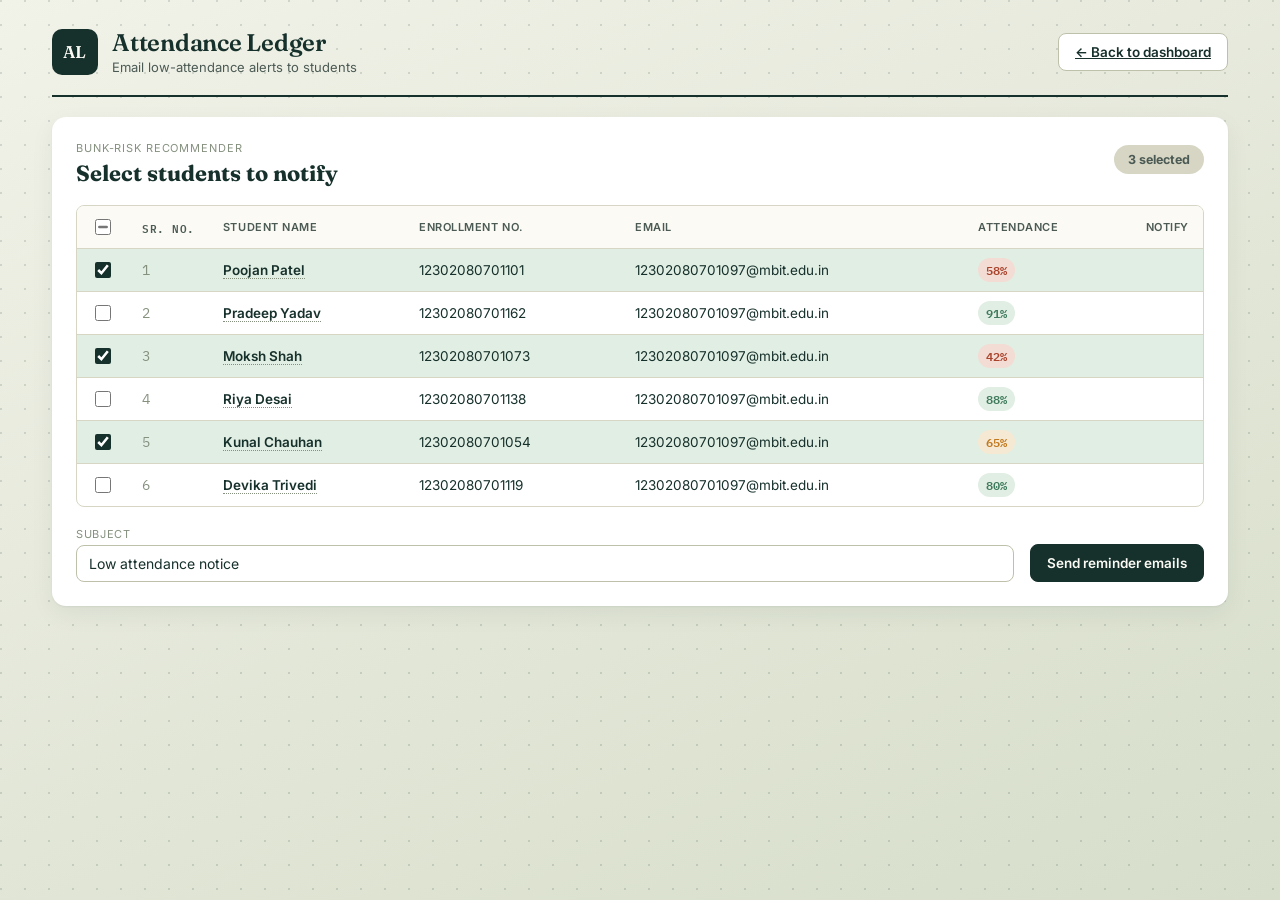
==== attendance-analyzer/frontend/email.html @ 429e344d "Initial commit" ====
<!DOCTYPE html>
<html lang="en">
<head>
  <meta charset="UTF-8" />
  <meta name="viewport" content="width=device-width, initial-scale=1.0" />
  <title>Email Low-Attendance Alerts — Attendance Ledger</title>
  <link rel="preconnect" href="https://fonts.googleapis.com">
  <link rel="preconnect" href="https://fonts.gstatic.com" crossorigin>
  <link href="https://fonts.googleapis.com/css2?family=Fraunces:opsz,wght@9..144,400;9..144,500;9..144,600;9..144,700&family=Inter:wght@400;500;600;700&family=IBM+Plex+Mono:wght@400;500;600&display=swap" rel="stylesheet">
  <link rel="stylesheet" href="style.css" />
</head>
<body>

  <div class="app">

    <!-- ===== Top bar ===== -->
    <header class="topbar">
      <div class="brand">
        <div class="brand-mark">AL</div>
        <div class="brand-text">
          <h1>Attendance Ledger</h1>
          <p class="tagline">Email low-attendance alerts to students</p>
        </div>
      </div>

      <div class="topbar-controls">
        <a href="index.html" class="btn">&larr; Back to dashboard</a>
      </div>
    </header>

    <main class="dashboard">

      <section class="email-panel">
        <div class="email-panel-header">
          <div>
            <span class="eyebrow">Bunk-risk recommender</span>
            <h2>Select students to notify</h2>
          </div>
          <span id="selectedCount" class="risk-pill neutral">0 selected</span>
        </div>

        <div class="roster-table-wrap">
          <table class="roster-table">
            <thead>
              <tr>
                <th class="col-check"><input type="checkbox" id="selectAllChk" /></th>
                <th class="col-sr">Sr. No.</th>
                <th>Student Name</th>
                <th>Enrollment No.</th>
                <th>Email</th>
                <th>Attendance</th>
                <th class="col-check">Notify</th>
              </tr>
            </thead>
            <tbody id="rosterBody"></tbody>
          </table>
        </div>

        <div class="email-panel-footer">
          <label class="email-subject-field">
            <span>Subject</span>
            <input type="text" id="emailSubject" value="Low attendance notice" />
          </label>
          <button id="sendEmailBtn" class="btn btn-primary" disabled>Send reminder emails</button>
        </div>
      </section>

    </main>

    <div id="toast" class="toast hidden"></div>
  </div>

  <script src="roster.js"></script>
  <script src="email.js"></script>
</body>
</html>
---- attendance-analyzer/frontend/style.css ----
/* ==========================================================================
   Design tokens
   Palette: cool paper + deep pine ink, ledger/gradebook identity.
   Signature element: the semicircular "bunk fuel gauge" in script.js.
   ========================================================================== */
:root {
  --bg: #EAEDE3;
  --surface: #FBFAF4;
  --surface-raised: #FFFFFF;
  --ink: #16302B;
  --ink-soft: #4B5A54;
  --ink-faint: #85907F;
  --line: #D7D6C4;
  --line-strong: #BFC0AA;

  --safe: #3E7A5B;
  --safe-bg: #E1EEE3;
  --moderate: #C1791E;
  --moderate-bg: #F6E9D3;
  --risk: #A9432C;
  --risk-bg: #F3DCD4;
  --holiday: #5B6B8C;
  --holiday-bg: #E4E6EF;

  --font-display: "Fraunces", serif;
  --font-body: "Inter", -apple-system, BlinkMacSystemFont, "Segoe UI", sans-serif;
  --font-mono: "IBM Plex Mono", monospace;

  --radius: 14px;
  --radius-sm: 8px;
  --shadow: 0 1px 2px rgba(22, 48, 43, 0.06), 0 8px 24px rgba(22, 48, 43, 0.06);
}

* { box-sizing: border-box; }

html, body {
  margin: 0;
  padding: 0;
  color: var(--ink);
  font-family: var(--font-body);
  background-color: #E5E8DC;
  background-image:
    radial-gradient(circle at 1px 1px, rgba(22, 48, 43, 0.14) 1px, transparent 0),
    linear-gradient(155deg, #F1F2E8 0%, #E7EADD 38%, #DEE3D2 72%, #D7DECB 100%);
  background-size: 24px 24px, 100% 100%;
  background-attachment: fixed;
  min-height: 100vh;
}

.hidden { display: none !important; }

.app {
  max-width: 1240px;
  margin: 0 auto;
  padding: 28px 32px 80px;
}

code {
  font-family: var(--font-mono);
  background: var(--surface-raised);
  padding: 1px 6px;
  border-radius: 4px;
  border: 1px solid var(--line);
}

/* ==========================================================================
   Top bar
   ========================================================================== */
.topbar {
  display: flex;
  align-items: center;
  justify-content: space-between;
  flex-wrap: wrap;
  gap: 16px;
  padding-bottom: 20px;
  margin-bottom: 20px;
  border-bottom: 2px solid var(--ink);
}

.brand { display: flex; align-items: center; gap: 14px; }

.brand-mark {
  width: 46px;
  height: 46px;
  border-radius: 10px;
  background: var(--ink);
  color: var(--surface);
  display: flex;
  align-items: center;
  justify-content: center;
  font-family: var(--font-display);
  font-weight: 600;
  font-size: 17px;
  letter-spacing: 0.02em;
}

.brand-text h1 {
  font-family: var(--font-display);
  font-size: 24px;
  font-weight: 600;
  margin: 0;
  letter-spacing: -0.01em;
}

.tagline {
  margin: 2px 0 0;
  font-size: 13px;
  color: var(--ink-soft);
}

.topbar-controls {
  display: flex;
  align-items: center;
  gap: 12px;
  flex-wrap: wrap;
}

.threshold-control {
  display: flex;
  flex-direction: column;
  gap: 3px;
  font-size: 11px;
  text-transform: uppercase;
  letter-spacing: 0.06em;
  color: var(--ink-faint);
}

.threshold-control select {
  font-family: var(--font-mono);
  font-size: 13px;
  padding: 7px 10px;
  border-radius: var(--radius-sm);
  border: 1px solid var(--line-strong);
  background: var(--surface-raised);
  color: var(--ink);
}

.btn {
  font-family: var(--font-body);
  font-weight: 600;
  font-size: 13.5px;
  padding: 10px 16px;
  border-radius: var(--radius-sm);
  border: 1px solid var(--line-strong);
  background: var(--surface-raised);
  color: var(--ink);
  cursor: pointer;
  transition: transform 0.08s ease, background 0.15s ease;
}

.btn:hover { background: var(--surface); }
.btn:active { transform: scale(0.97); }

.btn-primary {
  background: var(--ink);
  border-color: var(--ink);
  color: var(--surface);
}
.btn-primary:hover { background: #204238; }

.file-btn { display: inline-flex; align-items: center; }

/* ==========================================================================
   Dropdown (used by the "Load sample data" button)
   ========================================================================== */
.dropdown { position: relative; display: inline-block; }

.dropdown-caret { display: inline-block; margin-left: 2px; font-size: 11px; }

.dropdown-menu {
  position: absolute;
  top: calc(100% + 6px);
  left: 0;
  min-width: 200px;
  background: var(--surface-raised);
  border: 1px solid var(--line-strong);
  border-radius: var(--radius-sm);
  box-shadow: var(--shadow);
  padding: 6px;
  z-index: 30;
}

.dropdown-item {
  display: flex;
  align-items: center;
  justify-content: space-between;
  gap: 8px;
  width: 100%;
  text-align: left;
  background: none;
  border: none;
  padding: 9px 10px;
  border-radius: 6px;
  font-family: var(--font-body);
  font-size: 13.5px;
  font-weight: 600;
  color: var(--ink);
  cursor: pointer;
}

.dropdown-item:hover { background: var(--surface); }
.dropdown-item.active { background: var(--surface); box-shadow: inset 3px 0 0 var(--ink); }

/* Student picker */
.student-menu { min-width: 250px; }
.student-btn-label {
  font-family: var(--font-mono);
  font-size: 11px;
  font-weight: 500;
  text-transform: uppercase;
  letter-spacing: 0.03em;
  color: var(--ink-faint);
  margin-right: 4px;
}

.dropdown-item-hint {
  font-family: var(--font-mono);
  font-size: 11px;
  font-weight: 500;
  color: var(--ink-faint);
  text-transform: uppercase;
  letter-spacing: 0.03em;
}

/* ==========================================================================
   Empty state
   ========================================================================== */
.empty-state {
  display: flex;
  justify-content: center;
  padding: 80px 20px;
}

.empty-card {
  max-width: 440px;
  text-align: center;
  background: var(--surface);
  border: 1px solid var(--line);
  border-radius: var(--radius);
  padding: 40px 36px;
  box-shadow: var(--shadow);
}

.empty-icon {
  font-size: 34px;
  color: var(--ink-faint);
  margin-bottom: 8px;
}

.empty-card h2 {
  font-family: var(--font-display);
  font-size: 21px;
  margin: 6px 0 10px;
}

.empty-card p {
  color: var(--ink-soft);
  font-size: 14px;
  line-height: 1.6;
  margin: 0 0 20px;
}

/* ==========================================================================
   Summary strip
   ========================================================================== */
.summary-strip {
  display: grid;
  grid-template-columns: repeat(5, 1fr);
  gap: 12px;
  margin-bottom: 22px;
}

.summary-tile {
  background: var(--surface);
  border: 1px solid var(--line);
  border-radius: var(--radius);
  padding: 14px 16px;
}

.summary-tile .label {
  display: block;
  font-size: 11px;
  text-transform: uppercase;
  letter-spacing: 0.06em;
  color: var(--ink-faint);
  margin-bottom: 6px;
}

.summary-tile .value {
  font-family: var(--font-display);
  font-size: 24px;
  font-weight: 600;
}

.summary-tile .value.small {
  font-family: var(--font-body);
  font-size: 15px;
  font-weight: 600;
}

/* ==========================================================================
   Dashboard grid
   ========================================================================== */
.dash-grid {
  display: grid;
  grid-template-columns: 260px 1fr;
  gap: 20px;
  align-items: start;
}

.panel-title {
  font-size: 12px;
  text-transform: uppercase;
  letter-spacing: 0.07em;
  color: var(--ink-faint);
  margin: 0 0 10px 4px;
}

.subject-panel {
  background: var(--surface);
  border: 1px solid var(--line);
  border-radius: var(--radius);
  padding: 16px;
  position: sticky;
  top: 20px;
}

.subject-list { display: flex; flex-direction: column; gap: 6px; }

.subject-item {
  display: flex;
  align-items: center;
  justify-content: space-between;
  gap: 8px;
  padding: 10px 12px;
  border-radius: var(--radius-sm);
  cursor: pointer;
  border: 1px solid transparent;
  transition: background 0.12s ease, border-color 0.12s ease;
}

.subject-item:hover { background: var(--bg); }

.subject-item.active {
  background: var(--surface-raised);
  border-color: var(--ink);
}

.subject-item .name {
  font-size: 13.5px;
  font-weight: 600;
  overflow: hidden;
  text-overflow: ellipsis;
  white-space: nowrap;
}

.subject-item .pct {
  font-family: var(--font-mono);
  font-size: 12px;
  font-weight: 600;
  flex-shrink: 0;
}

.pct.safe { color: var(--safe); }
.pct.moderate { color: var(--moderate); }
.pct.risk { color: var(--risk); }
.pct.neutral { color: var(--ink-faint); }

/* ==========================================================================
   Detail panel
   ========================================================================== */
.detail-panel {
  background: var(--surface);
  border: 1px solid var(--line);
  border-radius: var(--radius);
  padding: 24px 26px 28px;
}

.detail-header {
  display: flex;
  align-items: flex-start;
  justify-content: space-between;
  gap: 12px;
  margin-bottom: 20px;
}

.eyebrow {
  display: block;
  font-size: 11px;
  text-transform: uppercase;
  letter-spacing: 0.08em;
  color: var(--ink-faint);
  margin-bottom: 4px;
}

.detail-header h2 {
  font-family: var(--font-display);
  font-size: 26px;
  margin: 0;
}

.risk-pill {
  font-size: 12.5px;
  font-weight: 700;
  padding: 7px 14px;
  border-radius: 999px;
  white-space: nowrap;
  margin-top: 4px;
}

.risk-pill.safe { background: var(--safe-bg); color: var(--safe); }
.risk-pill.moderate { background: var(--moderate-bg); color: var(--moderate); }
.risk-pill.risk { background: var(--risk-bg); color: var(--risk); }
.risk-pill.neutral { background: var(--line); color: var(--ink-soft); }

/* ---- Gauge + stats ---- */
.gauge-row {
  display: grid;
  grid-template-columns: 260px 1fr;
  gap: 20px;
  margin-bottom: 20px;
}

.gauge-card {
  background: var(--surface-raised);
  border: 1px solid var(--line);
  border-radius: var(--radius);
  padding: 16px 16px 10px;
  display: flex;
  flex-direction: column;
  align-items: center;
}

.gauge-svg { width: 100%; height: auto; }

.gauge-readout {
  display: flex;
  flex-direction: column;
  align-items: center;
  margin-top: -8px;
}

.gauge-value {
  font-family: var(--font-display);
  font-size: 34px;
  font-weight: 600;
  line-height: 1;
}

.gauge-label {
  font-size: 11.5px;
  color: var(--ink-faint);
  text-transform: uppercase;
  letter-spacing: 0.05em;
  margin-top: 4px;
}

.stat-cards {
  display: grid;
  grid-template-columns: 1fr 1fr;
  gap: 12px;
}

.stat-card {
  background: var(--surface-raised);
  border: 1px solid var(--line);
  border-radius: var(--radius);
  padding: 14px 16px;
  display: flex;
  flex-direction: column;
  justify-content: center;
  gap: 6px;
}

.stat-label {
  font-size: 11px;
  text-transform: uppercase;
  letter-spacing: 0.06em;
  color: var(--ink-faint);
}

.stat-value {
  font-family: var(--font-mono);
  font-size: 19px;
  font-weight: 600;
}

/* ---- Recommendation ---- */
.recommendation-card {
  background: var(--ink);
  color: var(--surface);
  border-radius: var(--radius);
  padding: 18px 22px;
  margin-bottom: 22px;
}

.recommendation-card .eyebrow { color: #9DB3AB; }

.recommendation-card p {
  margin: 4px 0 0;
  font-size: 14.5px;
  line-height: 1.65;
}

/* ---- Charts ---- */
.charts-row {
  display: grid;
  grid-template-columns: 1fr 1fr;
  gap: 16px;
  margin-bottom: 22px;
}

.chart-card {
  background: var(--surface-raised);
  border: 1px solid var(--line);
  border-radius: var(--radius);
  padding: 16px 18px;
}

.chart-card h4 {
  margin: 0 0 12px;
  font-size: 13px;
  font-weight: 600;
  color: var(--ink-soft);
}

.chart-wrap { position: relative; height: 200px; }

/* ---- Calendar (multi-month date-range register, user-editable) ---- */
.calendar-card {
  background: var(--surface-raised);
  border: 1px solid var(--line);
  border-radius: var(--radius);
  padding: 18px 20px 20px;
}

.calendar-card-header {
  display: flex;
  align-items: center;
  justify-content: space-between;
  flex-wrap: wrap;
  gap: 12px;
  margin-bottom: 4px;
  padding-bottom: 14px;
  border-bottom: 1px solid var(--line);
}

.calendar-card h4 {
  margin: 0;
  font-size: 13px;
  font-weight: 600;
  color: var(--ink-soft);
}

.calendar-controls {
  display: flex;
  align-items: flex-end;
  gap: 10px;
  flex-wrap: wrap;
}

.cal-date-field {
  display: flex;
  flex-direction: column;
  gap: 3px;
}

.cal-date-field span {
  font-size: 10px;
  font-weight: 600;
  text-transform: uppercase;
  letter-spacing: 0.06em;
  color: var(--ink-faint);
}

.cal-date-input {
  font-family: var(--font-mono);
  font-size: 12.5px;
  padding: 6px 9px;
  border-radius: var(--radius-sm);
  border: 1px solid var(--line-strong);
  background: var(--surface);
  color: var(--ink);
}

.range-sep {
  align-self: center;
  margin-bottom: 6px;
  font-size: 13px;
  color: var(--ink-faint);
}

.range-days-pill {
  align-self: center;
  font-family: var(--font-mono);
  font-size: 11.5px;
  font-weight: 600;
  padding: 6px 11px;
  border-radius: 99px;
  background: var(--ink);
  color: var(--surface);
  white-space: nowrap;
}

.calendar-hint {
  margin: 12px 0 10px;
  font-size: 12px;
  color: var(--ink-faint);
}

.calendar-scroll {
  max-height: 460px;
  overflow-y: auto;
  padding-right: 4px;
  border-radius: var(--radius-sm);
}

.cal-month-block {
  margin-bottom: 18px;
}

.cal-month-block:last-child { margin-bottom: 0; }

.cal-month-title {
  position: sticky;
  top: 0;
  z-index: 2;
  background: var(--surface-raised);
  font-family: var(--font-display);
  font-size: 15px;
  font-weight: 600;
  color: var(--ink);
  padding: 6px 0;
  margin-bottom: 4px;
}

.cal-weekdays {
  display: grid;
  grid-template-columns: repeat(7, 1fr);
  gap: 6px;
  margin-bottom: 6px;
}

.cal-weekdays span {
  text-align: center;
  font-size: 11px;
  font-weight: 600;
  text-transform: uppercase;
  letter-spacing: 0.04em;
  color: var(--ink-faint);
}

.calendar-month-grid {
  display: grid;
  grid-template-columns: repeat(7, 1fr);
  gap: 6px;
}

.cal-cell {
  position: relative;
  aspect-ratio: 1;
  border-radius: var(--radius-sm);
  background: var(--surface-raised);
  border: 1px solid var(--line);
  display: flex;
  align-items: center;
  justify-content: center;
  font-family: var(--font-mono);
  font-size: 12.5px;
  font-weight: 500;
  color: var(--ink-soft);
  user-select: none;
}

.cal-cell.pad {
  background: transparent;
  border-color: transparent;
}

/* Outside the selected range: always neutral, blurred and unmarked.
   Status classes (present/absent/holiday) are never applied to these cells
   in script.js, so this rule doesn't need to fight any color underneath —
   it's the only styling out-of-range cells ever get. */
.cal-cell.out-of-range {
  filter: blur(0.6px) grayscale(0.5);
  opacity: 0.4;
  cursor: not-allowed;
  background: var(--bg);
  border-color: var(--line);
  color: var(--ink-faint);
}

.cal-cell.in-range {
  cursor: pointer;
  border-color: var(--line-strong);
  transition: transform 0.08s ease, box-shadow 0.12s ease;
}

.cal-cell.in-range:hover {
  box-shadow: 0 0 0 2px var(--ink) inset;
}

.cal-cell.in-range:active { transform: scale(0.94); }

/* Marked days render as a hand-stamped ring, like an ink stamp in a
   physical register, rather than a solid fill. */
.cal-cell .stamp {
  position: absolute;
  inset: 3px;
  border-radius: 50%;
  border: 2px solid currentColor;
  display: flex;
  align-items: center;
  justify-content: center;
  transform: rotate(-6deg);
}

.cal-cell.present { color: var(--safe); }
.cal-cell.absent { color: var(--risk); }
.cal-cell.holiday {
  color: var(--holiday);
  background: repeating-linear-gradient(45deg, var(--holiday-bg), var(--holiday-bg) 5px, transparent 5px, transparent 10px);
}
.cal-cell.present .daynum, .cal-cell.absent .daynum, .cal-cell.holiday .daynum { font-weight: 700; }

.cal-cell.today {
  border-color: var(--ink);
  border-width: 2px;
}

.calendar-legend {
  display: flex;
  gap: 16px;
  margin-top: 16px;
  padding-top: 14px;
  border-top: 1px solid var(--line);
  font-size: 12px;
  color: var(--ink-soft);
  flex-wrap: wrap;
  align-items: center;
}

.calendar-legend span { display: inline-flex; align-items: center; gap: 6px; }

.legend-note {
  margin-left: auto;
  font-family: var(--font-mono);
  font-size: 11.5px;
  color: var(--ink-faint);
}

.dot {
  width: 10px;
  height: 10px;
  border-radius: 50%;
  display: inline-block;
  border: 2px solid currentColor;
  background: transparent;
}
.dot.present { color: var(--safe); }
.dot.absent { color: var(--risk); }
.dot.holiday { color: var(--holiday); background: repeating-linear-gradient(45deg, var(--holiday-bg), var(--holiday-bg) 3px, transparent 3px, transparent 6px); }
.dot.unmarked { color: var(--line-strong); }
.dot.blurred { color: var(--ink-faint); background: var(--bg); filter: blur(0.5px); opacity: 0.6; }

/* ==========================================================================
   Toast
   ========================================================================== */
.toast {
  position: fixed;
  bottom: 24px;
  left: 50%;
  transform: translateX(-50%);
  background: var(--ink);
  color: var(--surface);
  padding: 12px 20px;
  border-radius: var(--radius-sm);
  font-size: 13.5px;
  box-shadow: var(--shadow);
  z-index: 50;
}

.toast.error { background: var(--risk); }

/* ==========================================================================
   Email page
   ========================================================================== */
.email-note {
  background: var(--moderate-bg);
  color: var(--ink);
  border: 1px solid var(--moderate);
  border-radius: var(--radius-sm);
  padding: 12px 16px;
  font-size: 13.5px;
  line-height: 1.5;
  margin-bottom: 20px;
}

.email-panel {
  background: var(--surface-raised);
  border-radius: var(--radius);
  box-shadow: var(--shadow);
  padding: 24px;
}

.email-panel-header {
  display: flex;
  align-items: flex-start;
  justify-content: space-between;
  gap: 16px;
  margin-bottom: 18px;
}

.email-panel-header h2 {
  font-family: var(--font-display);
  font-size: 22px;
  margin: 2px 0 0;
}

.roster-table-wrap {
  overflow-x: auto;
  border: 1px solid var(--line);
  border-radius: var(--radius-sm);
}

.roster-table {
  width: 100%;
  border-collapse: collapse;
  font-size: 13.5px;
}

.roster-table th, .roster-table td {
  padding: 10px 14px;
  text-align: left;
  border-bottom: 1px solid var(--line);
  white-space: nowrap;
}

.roster-table thead th {
  background: var(--surface);
  color: var(--ink-soft);
  font-size: 11px;
  text-transform: uppercase;
  letter-spacing: 0.05em;
  font-weight: 600;
}

.roster-table tbody tr:last-child td { border-bottom: none; }
.roster-table tbody tr:hover { background: var(--surface); }
.roster-table tbody tr.selected-row { background: var(--safe-bg); }

.col-check { width: 44px; text-align: center !important; }
.col-sr { width: 64px; color: var(--ink-faint); font-family: var(--font-mono); }

.roster-table input[type="checkbox"] {
  width: 16px;
  height: 16px;
  accent-color: var(--ink);
  cursor: pointer;
}

.roster-pct {
  font-family: var(--font-mono);
  font-weight: 600;
  padding: 2px 8px;
  border-radius: 20px;
  font-size: 12px;
}
.roster-pct.safe { background: var(--safe-bg); color: var(--safe); }
.roster-pct.moderate { background: var(--moderate-bg); color: var(--moderate); }
.roster-pct.risk { background: var(--risk-bg); color: var(--risk); }

.email-panel-footer {
  display: flex;
  align-items: flex-end;
  justify-content: space-between;
  gap: 16px;
  margin-top: 20px;
  flex-wrap: wrap;
}

.email-subject-field {
  display: flex;
  flex-direction: column;
  gap: 4px;
  font-size: 11px;
  text-transform: uppercase;
  letter-spacing: 0.06em;
  color: var(--ink-faint);
  flex: 1;
  min-width: 240px;
}

.email-subject-field input {
  font-family: var(--font-body);
  font-size: 14px;
  padding: 9px 12px;
  border-radius: var(--radius-sm);
  border: 1px solid var(--line-strong);
  background: var(--surface-raised);
  color: var(--ink);
}

/* ==========================================================================
   Responsive
   ========================================================================== */
@media (max-width: 900px) {
  .summary-strip { grid-template-columns: repeat(2, 1fr); }
  .dash-grid { grid-template-columns: 1fr; }
  .subject-panel { position: static; }
  .gauge-row { grid-template-columns: 1fr; }
  .stat-cards { grid-template-columns: 1fr 1fr; }
  .charts-row { grid-template-columns: 1fr; }
  .calendar-controls { width: 100%; }
  .range-days-pill { margin-left: auto; }
}

.roster-link { color: var(--ink); font-weight: 600; text-decoration: none; border-bottom: 1px dotted var(--ink-faint); }
.roster-link:hover { border-bottom-style: solid; }
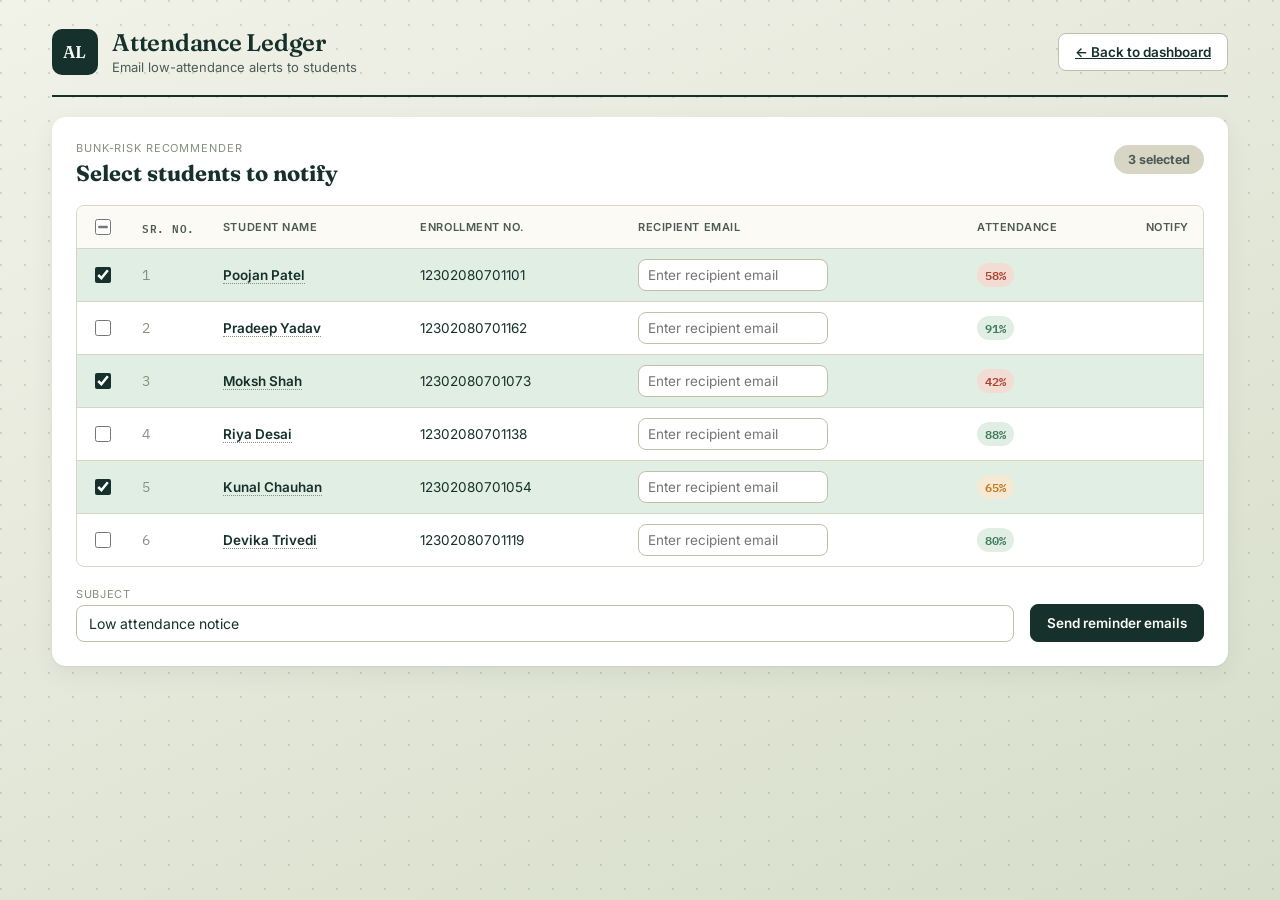
==== commit d216be38: "Protect recipient emails and improve attendance app Collect recipient emails in the browser instead " ====
--- a/attendance-analyzer/frontend/email.html
+++ b/attendance-analyzer/frontend/email.html
@@ -47,7 +47,7 @@
                 <th class="col-sr">Sr. No.</th>
                 <th>Student Name</th>
                 <th>Enrollment No.</th>
-                <th>Email</th>
+                <th>Recipient Email</th>
                 <th>Attendance</th>
                 <th class="col-check">Notify</th>
               </tr>
--- a/attendance-analyzer/frontend/style.css
+++ b/attendance-analyzer/frontend/style.css
@@ -859,6 +859,16 @@
   cursor: pointer;
 }
 
+.recipientEmail {
+  width: 190px;
+  padding: 7px 9px;
+  border: 1px solid var(--line-strong);
+  border-radius: var(--radius-sm);
+  background: var(--surface-raised);
+  color: var(--ink);
+  font: inherit;
+}
+
 .roster-pct {
   font-family: var(--font-mono);
   font-weight: 600;
